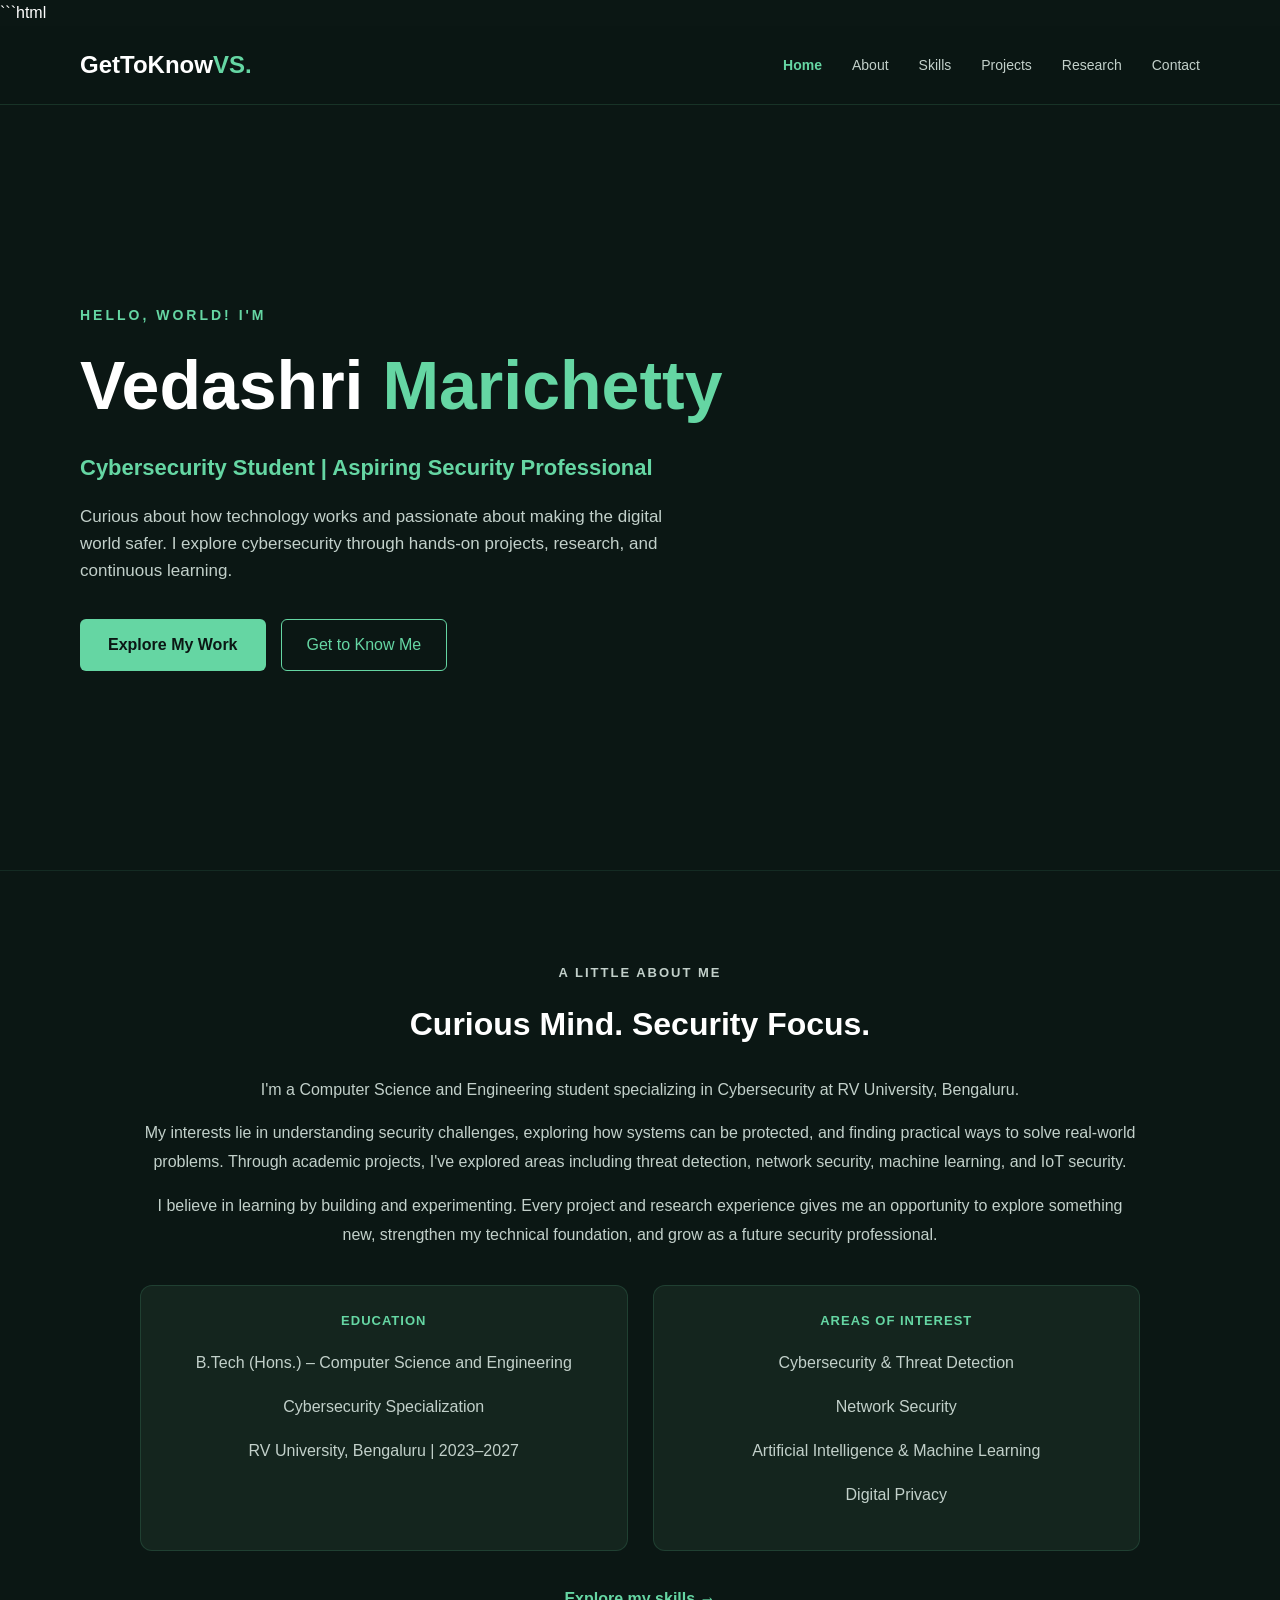
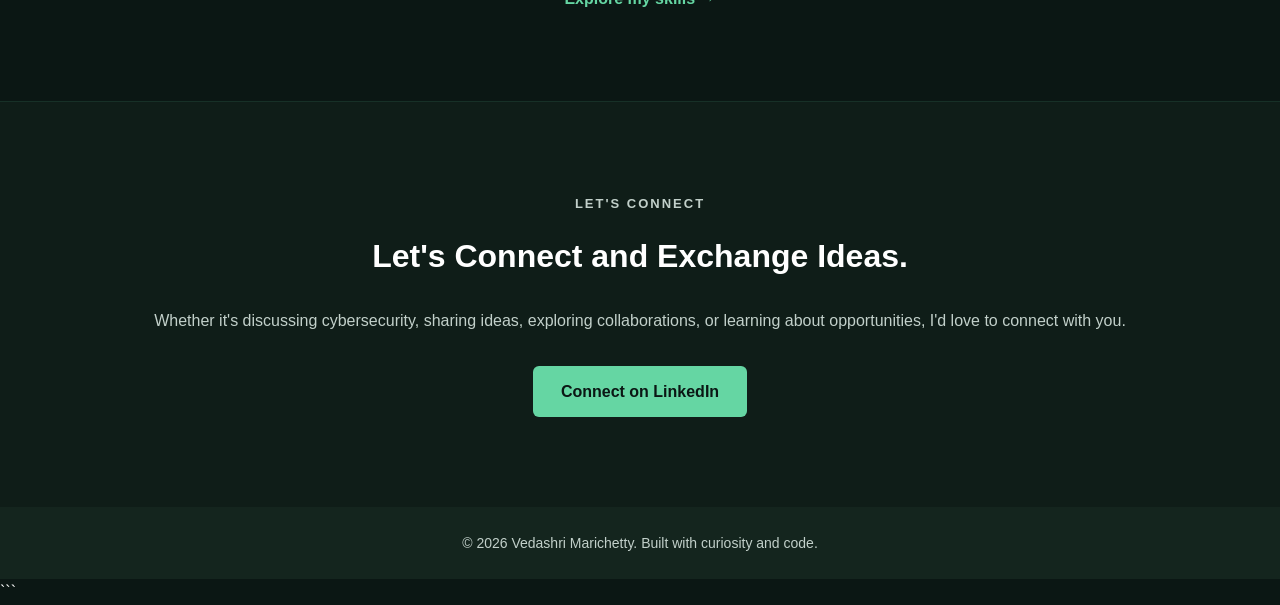
==== index.html @ 29a0a3b9 "All pages of the portfolio" ====
```html
<!DOCTYPE html>
<html lang="en">
<head>
    <meta charset="UTF-8">
    <meta name="viewport" content="width=device-width, initial-scale=1.0">
    <meta name="description" content="Vedashri Marichetty's cybersecurity portfolio, featuring projects, skills and research.">
    <title>Vedashri | Cybersecurity Portfolio</title>
    <link rel="stylesheet" href="style.css">
</head>
<body>

    <!-- Navigation -->
    <header>
        <nav class="navbar">
            <a href="index.html" class="logo">GetToKnow<span>VS.</span></a>

            <ul class="nav-links">
                <li><a href="index.html" class="active">Home</a></li>
                <li><a href="#about">About</a></li>
                <li><a href="skills.html">Skills</a></li>
                <li><a href="projects.html">Projects</a></li>
                <li><a href="research.html">Research</a></li>
                <li><a href="#contact">Contact</a></li>
            </ul>
        </nav>
    </header>

    <!-- Hero Section -->
    <section class="hero" id="home">
        <div class="hero-content">
            <p class="hero-greeting">HELLO, WORLD! I'M</p>

            <h1>Vedashri <span>Marichetty</span></h1>

            <h2 class="hero-subtitle">
                Cybersecurity Student | Aspiring Security Professional
            </h2>

            <p class="hero-description">
                Curious about how technology works and passionate about
                making the digital world safer. I explore cybersecurity
                through hands-on projects, research, and continuous learning.
            </p>

            <div class="hero-buttons">
                <a href="projects.html" class="primary-btn">
                    Explore My Work
                </a>

                <a href="#about" class="secondary-btn">
                    Get to Know Me
                </a>
            </div>
        </div>
    </section>

    <!-- About Section -->
    <section id="about" class="about-section">
        <div class="section-container">
            <p class="section-label">A LITTLE ABOUT ME</p>

            <h2>Curious Mind. Security Focus.</h2>

            <p>
                I'm a Computer Science and Engineering student specializing
                in Cybersecurity at RV University, Bengaluru.
            </p>

            <p>
                My interests lie in understanding security challenges,
                exploring how systems can be protected, and finding practical
                ways to solve real-world problems. Through academic projects,
                I've explored areas including threat detection, network
                security, machine learning, and IoT security.
            </p>

            <p>
                I believe in learning by building and experimenting.
                Every project and research experience gives me an
                opportunity to explore something new, strengthen my
                technical foundation, and grow as a future security professional.
            </p>

            <div class="about-details">
                <div>
                    <span class="detail-heading">EDUCATION</span>
                    <p>B.Tech (Hons.) – Computer Science and Engineering</p>
                    <p>Cybersecurity Specialization</p>
                    <p>RV University, Bengaluru | 2023–2027</p>
                </div>

                <div>
                    <span class="detail-heading">AREAS OF INTEREST</span>
                    <p>Cybersecurity & Threat Detection</p>
                    <p>Network Security</p>
                    <p>Artificial Intelligence & Machine Learning</p>
                    <p>Digital Privacy</p>
                </div>
            </div>

            <a href="skills.html" class="text-link">
                Explore my skills →
            </a>
        </div>
    </section>

    <!-- Contact Section -->
    <section id="contact" class="contact-section">
        <div class="section-container">
            <p class="section-label">LET'S CONNECT</p>

            <h2>Let's Connect and Exchange Ideas.</h2>

            <p>
                Whether it's discussing cybersecurity, sharing ideas,
                exploring collaborations, or learning about opportunities,
                I'd love to connect with you.
            </p>

            <a
                href="https://www.linkedin.com/in/vsm5002/"
                target="_blank"
                rel="noopener noreferrer"
                class="primary-btn"
            >
                Connect on LinkedIn
            </a>
        </div>
    </section>

    <!-- Footer -->
    <footer>
        <p>© 2026 Vedashri Marichetty. Built with curiosity and code.</p>
    </footer>

    <script src="script.js"></script>
</body>
</html>
```
---- style.css ----
/* ==============================
   1. GLOBAL SETTINGS
================================= */

* {
    margin: 0;
    padding: 0;
    box-sizing: border-box;
}

html {
    scroll-behavior: smooth;
}

body {
    background-color: #0B1714;
    color: #FFFFFF;
    font-family: 'Segoe UI', sans-serif;
    line-height: 1.6;
}

/* ==============================
   2. COLOUR VARIABLES
================================= */

:root {
    --background: #0B1714;
    --card-background: #14251E;
    --primary-green: #65D6A3;
    --mint: #B5F2D5;
    --white: #FFFFFF;
    --secondary-text: #C2D0CA;
}

/* ==============================
   3. NAVIGATION BAR
================================= */

header {
    width: 100%;
    position: sticky;
    top: 0;
    z-index: 1000;
    background-color: rgba(11, 23, 20, 0.95);
    border-bottom: 1px solid rgba(101, 214, 163, 0.15);
}

.navbar {
    max-width: 1200px;
    margin: auto;
    padding: 20px 40px;
    display: flex;
    justify-content: space-between;
    align-items: center;
}

.logo {
    color: var(--white);
    text-decoration: none;
    font-size: 24px;
    font-weight: bold;
}

.logo span {
    color: var(--primary-green);
}

.nav-links {
    display: flex;
    list-style: none;
    gap: 30px;
}

.nav-links a {
    color: var(--secondary-text);
    text-decoration: none;
    font-size: 14px;
    transition: color 0.3s ease;
}

.nav-links a:hover,
.nav-links a.active {
    color: var(--primary-green);
}

.nav-links a.active {
    font-weight: bold;
}

/* ==============================
   4. HERO SECTION
================================= */

.hero {
    min-height: 85vh;
    display: flex;
    align-items: center;
    max-width: 1200px;
    margin: auto;
    padding: 80px 40px;
}

.hero-content {
    max-width: 750px;
}

.hero-greeting {
    color: var(--primary-green);
    font-size: 14px;
    font-weight: bold;
    letter-spacing: 3px;
    margin-bottom: 20px;
}

.hero h1 {
    font-size: clamp(38px, 6vw, 68px);
    line-height: 1.15;
    margin-bottom: 25px;
}

.hero h1 span {
    color: var(--primary-green);
}

.hero-subtitle {
    font-size: 22px;
    margin-bottom: 18px;
}

.hero-description {
    color: var(--secondary-text);
    font-size: 17px;
    max-width: 600px;
    margin-bottom: 35px;
}

/* ==============================
   5. BUTTONS
================================= */

.primary-btn {
    display: inline-block;
    background-color: var(--primary-green);
    color: var(--background);
    padding: 13px 28px;
    border-radius: 6px;
    text-decoration: none;
    font-weight: bold;
    transition: 0.3s ease;
}

.primary-btn:hover {
    background-color: var(--mint);
    transform: translateY(-3px);
}

.hero-buttons {
    display: flex;
    gap: 15px;
    flex-wrap: wrap;
    margin-top: 30px;
}

.secondary-btn {
    display: inline-block;
    padding: 12px 25px;
    border: 1px solid var(--primary-green);
    border-radius: 6px;
    color: var(--primary-green);
    text-decoration: none;
    transition: 0.3s ease;
}

.secondary-btn:hover {
    background-color: var(--primary-green);
    color: var(--background);
}

/* ==============================
   6. GENERAL SECTIONS
================================= */

section:not(.hero) {
    padding: 90px 40px;
    text-align: center;
    border-top: 1px solid rgba(101, 214, 163, 0.1);
}

section h2 {
    color: var(--primary-green);
    font-size: 32px;
    margin-bottom: 15px;
}

section p {
    color: var(--secondary-text);
}

/* ==============================
   7. ABOUT SECTION
================================= */

.about-section {
    padding: 100px 40px;
}

.section-container {
    max-width: 1000px;
    margin: auto;
}

.section-label {
    color: var(--primary-green);
    font-size: 13px;
    font-weight: bold;
    letter-spacing: 2px;
    margin-bottom: 15px;
}

.section-container h2 {
    color: var(--white);
    font-size: 32px;
    margin-bottom: 25px;
}

.section-container p {
    color: var(--secondary-text);
    line-height: 1.8;
    margin-bottom: 15px;
}

.about-details {
    display: grid;
    grid-template-columns: repeat(2, 1fr);
    gap: 25px;
    margin: 35px 0;
}

.about-details > div {
    background-color: var(--card-background);
    border: 1px solid rgba(101, 214, 163, 0.15);
    border-radius: 12px;
    padding: 25px;
}

.detail-heading {
    display: block;
    color: var(--primary-green);
    font-size: 13px;
    font-weight: bold;
    letter-spacing: 1px;
    margin-bottom: 18px;
}

.text-link {
    color: var(--primary-green);
    text-decoration: none;
    font-weight: bold;
}

.text-link:hover {
    color: var(--mint);
}

/* ==============================
   8. CONTACT SECTION
================================= */

.contact-section {
    padding: 100px 40px;
    background-color: rgba(20, 37, 30, 0.45);
}

.contact-section .primary-btn {
    margin-top: 15px;
}

/* ==============================
   9. SKILLS PAGE
================================= */

.skills-content {
    max-width: 1100px;
    margin: auto;
    padding: 40px 40px 100px;
}

.skills-content h2 {
    color: var(--primary-green);
    margin-bottom: 30px;
}

.skills-grid {
    display: grid;
    grid-template-columns: repeat(2, 1fr);
    gap: 25px;
}

.skill-card {
    background-color: var(--card-background);
    border: 1px solid rgba(101, 214, 163, 0.15);
    border-radius: 12px;
    padding: 30px;
    transition: 0.3s ease;
}

.skill-card:hover {
    transform: translateY(-5px);
    border-color: var(--primary-green);
}

.skill-card h3 {
    color: var(--primary-green);
    margin-bottom: 15px;
}

.skill-card p {
    color: var(--secondary-text);
}

.skill-tags {
    display: flex;
    flex-wrap: wrap;
    gap: 10px;
    margin-top: 22px;
}

.skill-tags span {
    background-color: rgba(101, 214, 163, 0.10);
    border: 1px solid rgba(101, 214, 163, 0.25);
    color: var(--mint);
    padding: 7px 13px;
    border-radius: 20px;
    font-size: 13px;
}

/* ==============================
   10. PROJECTS PAGE
================================= */

.projects-content,
.research-content {
    max-width: 1200px;
    margin: auto;
    padding: 40px 40px 100px;
}

.projects-grid {
    display: grid;
    grid-template-columns: repeat(2, 1fr);
    gap: 25px;
}

.project-card,
.research-card {
    background-color: var(--card-background);
    border: 1px solid rgba(101, 214, 163, 0.15);
    border-radius: 14px;
    padding: 32px;
    text-align: left;
    transition: 0.3s ease;
}

.project-card:hover,
.research-card:hover {
    transform: translateY(-5px);
    border-color: var(--primary-green);
}

.project-number {
    color: var(--primary-green);
    font-size: 12px;
    font-weight: bold;
    letter-spacing: 2px;
    margin-bottom: 18px;
}

.project-card h2,
.research-card h2 {
    color: var(--white);
    font-size: 23px;
    line-height: 1.4;
    margin-bottom: 18px;
}

.project-card p,
.research-card p {
    color: var(--secondary-text);
    font-size: 15px;
    margin-bottom: 15px;
}

/* ==============================
   11. RESEARCH PAGE
================================= */

.research-card {
    max-width: 900px;
    margin: auto;
    padding: 45px;
}

.research-card h3 {
    color: var(--primary-green);
    margin: 25px 0 12px;
    font-size: 18px;
}

.research-meta {
    color: var(--mint) !important;
    font-size: 14px !important;
}

.research-divider {
    height: 1px;
    background-color: rgba(101, 214, 163, 0.2);
    margin: 28px 0;
}

.publication-footer {
    display: flex;
    justify-content: space-between;
    border-top: 1px solid rgba(101, 214, 163, 0.2);
    padding-top: 20px;
    margin-top: 30px;
    color: var(--primary-green);
    font-size: 13px;
}

/* ==============================
   12. FOOTER
================================= */

footer {
    text-align: center;
    padding: 25px;
    background-color: var(--card-background);
    color: var(--secondary-text);
    font-size: 14px;
}

/* ==============================
   13. RESPONSIVE DESIGN
================================= */

/* Tablets and smaller screens */
@media (max-width: 768px) {

    /* Navigation */
    .navbar {
        flex-direction: column;
        gap: 15px;
        padding: 18px 20px;
    }

    .nav-links {
        display: flex;
        flex-wrap: wrap;
        justify-content: center;
        gap: 12px 18px;
    }

    .nav-links a {
        font-size: 13px;
    }

    /* Hero section */
    .hero {
        min-height: 75vh;
        padding: 60px 25px;
    }

    .hero-content {
        width: 100%;
    }

    .hero-description {
        font-size: 16px;
    }

    .hero-buttons {
        gap: 12px;
    }

    /* General sections */
    section:not(.hero) {
        padding: 65px 25px;
    }

    .section-container h2 {
        font-size: 27px;
    }

    /* About section */
    .about-details {
        grid-template-columns: 1fr;
        gap: 18px;
    }

    /* Skills */
    .skills-content {
        padding: 35px 20px 70px;
    }

    .skills-grid {
        grid-template-columns: 1fr;
    }

    /* Projects and research */
    .projects-content,
    .research-content {
        padding: 35px 20px 70px;
    }

    .projects-grid {
        grid-template-columns: 1fr;
    }

    .project-card,
    .research-card {
        padding: 25px;
    }

    .publication-footer {
        flex-wrap: wrap;
        gap: 10px;
    }
}

/* Small mobile screens */
@media (max-width: 480px) {

    .logo {
        font-size: 21px;
    }

    .nav-links {
        gap: 10px 14px;
    }

    .nav-links a {
        font-size: 12px;
    }

    /* Hero */
    .hero {
        padding: 50px 20px;
        min-height: 70vh;
    }

    .hero h1 {
        font-size: 38px;
    }

    .hero-subtitle {
        font-size: 19px;
    }

    .hero-buttons {
        flex-direction: column;
        align-items: stretch;
    }

    .hero-buttons a {
        text-align: center;
    }

    /* Sections */
    section:not(.hero) {
        padding: 55px 20px;
    }

    .section-container h2 {
        font-size: 24px;
    }

    /* Project and research cards */
    .project-card h2,
    .research-card h2 {
        font-size: 20px;
    }

    .research-card {
        padding: 20px;
    }

    /* Footer */
    footer {
        font-size: 12px;
        padding: 20px 15px;
    }
}
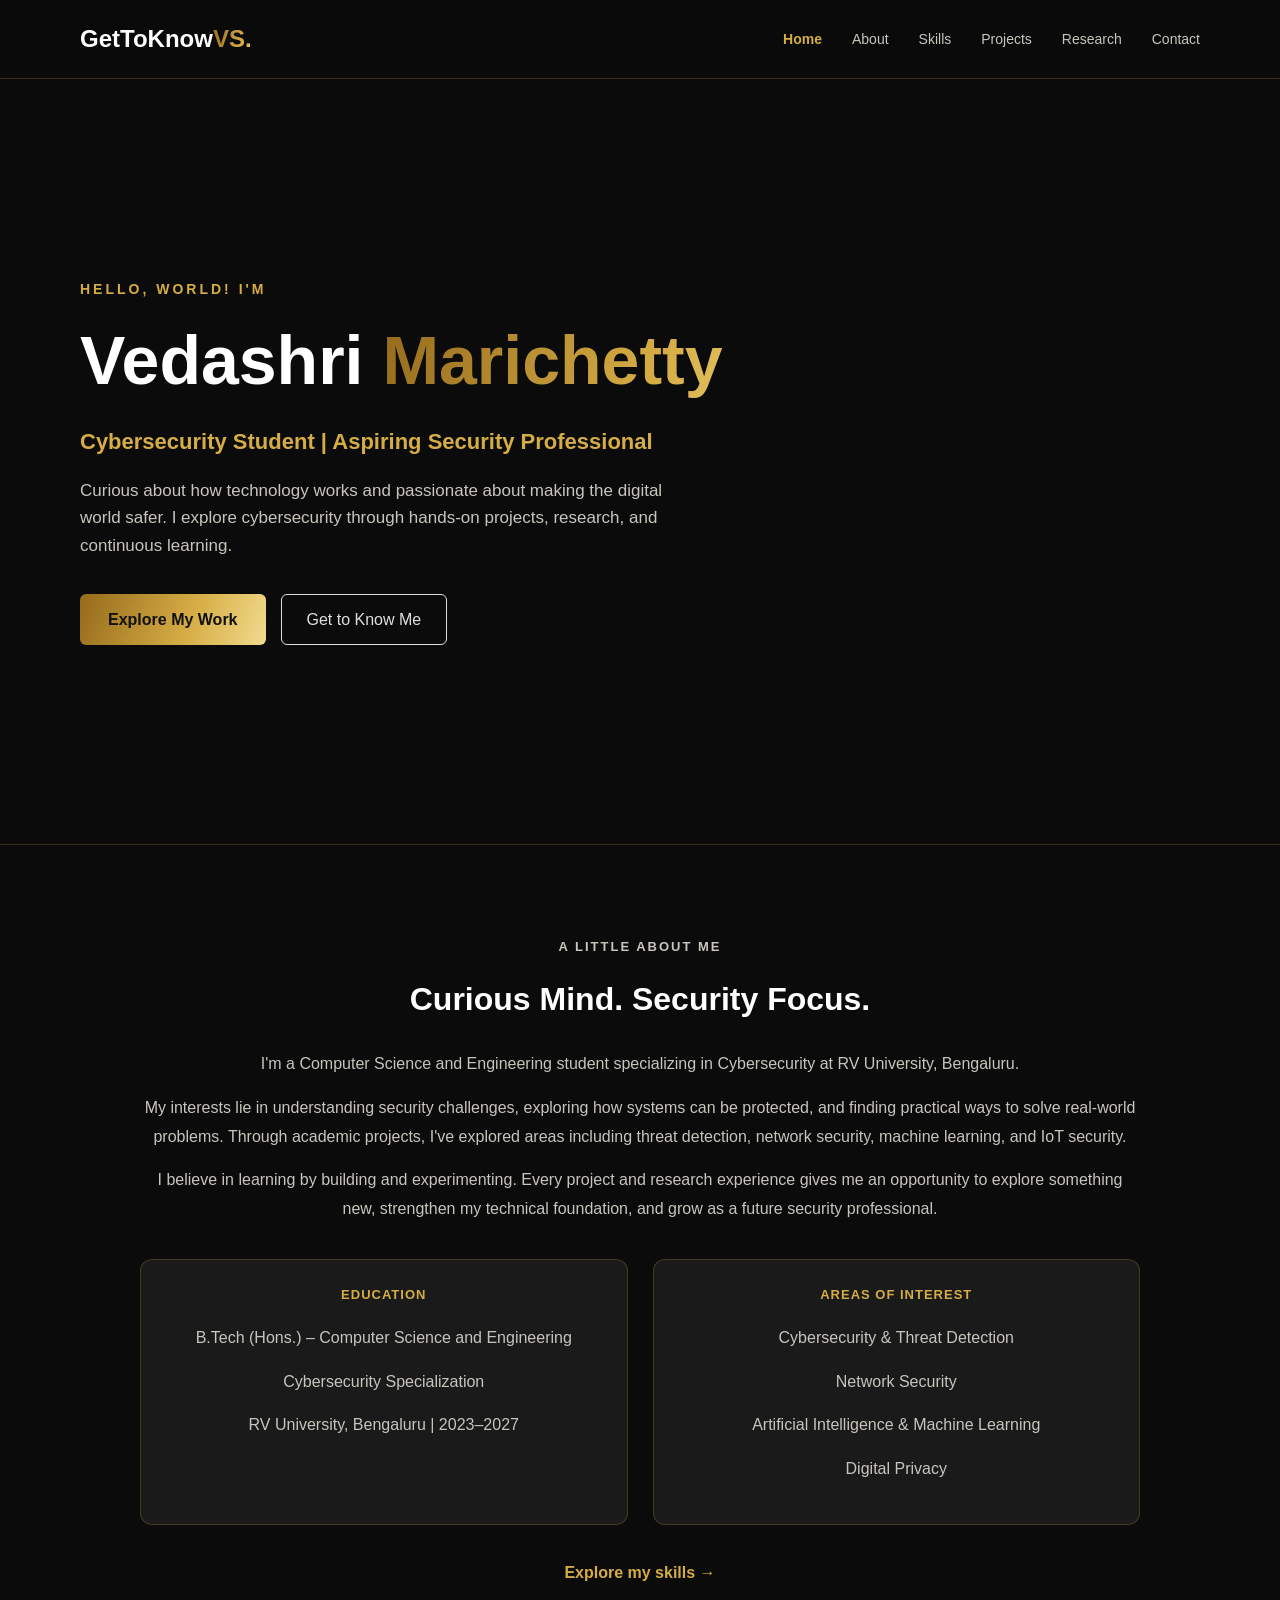
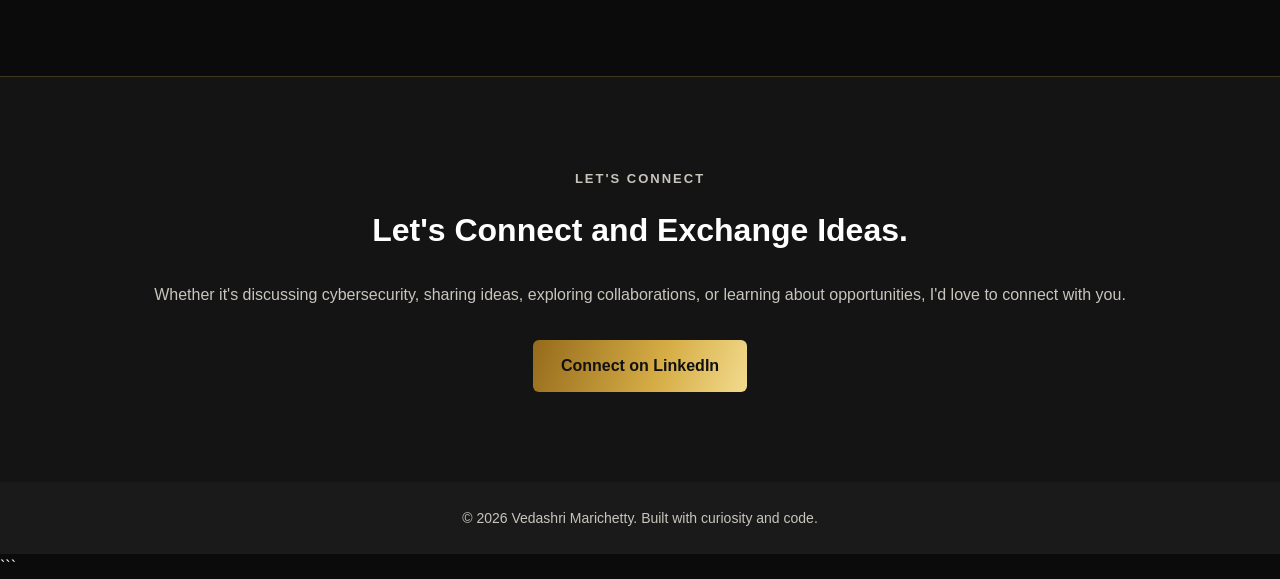
==== commit 4358596f: "Added the gold effects" ====
--- a/index.html
+++ b/index.html
@@ -1,4 +1,3 @@
-```html
 <!DOCTYPE html>
 <html lang="en">
 <head>
--- a/style.css
+++ b/style.css
@@ -14,8 +14,8 @@
 }
 
 body {
-    background-color: #0B1714;
-    color: #FFFFFF;
+    background-color: var(--background);
+    color: var(--white);
     font-family: 'Segoe UI', sans-serif;
     line-height: 1.6;
 }
@@ -25,16 +25,86 @@
 ================================= */
 
 :root {
-    --background: #0B1714;
-    --card-background: #14251E;
-    --primary-green: #65D6A3;
-    --mint: #B5F2D5;
+    --background: #0B0B0B;
+    --card-background: #1A1A1A;
+
+    --primary-gold: #D6AD45;
+    --light-gold: #FFF0B0;
+
+    --platinum: #DDE0DF;
+    --light-platinum: #FFFFFF;
+
     --white: #FFFFFF;
-    --secondary-text: #C2D0CA;
-}
-
-/* ==============================
-   3. NAVIGATION BAR
+    --secondary-text: #C8C5BD;
+
+    --gold-border: rgba(214, 173, 69, 0.22);
+    --platinum-border: rgba(221, 224, 223, 0.18);
+}
+
+/* ==============================
+   3. METALLIC ANIMATIONS
+================================= */
+
+@keyframes gold-shimmer {
+    0%, 75%, 100% {
+        background-position: 200% center;
+    }
+
+    35% {
+        background-position: -200% center;
+    }
+}
+
+@keyframes platinum-shimmer {
+    0%, 75%, 100% {
+        background-position: 200% center;
+    }
+
+    35% {
+        background-position: -200% center;
+    }
+}
+
+.gold-metallic {
+    background: linear-gradient(
+        110deg,
+        #956B1C 0%,
+        #D6AD45 25%,
+        #FFF0B0 45%,
+        #E4BC55 55%,
+        #956B1C 75%,
+        #D6AD45 100%
+    );
+
+    background-size: 250% auto;
+    -webkit-background-clip: text;
+    background-clip: text;
+    color: transparent;
+
+    animation: gold-shimmer 10s ease-in-out infinite;
+}
+
+.platinum-metallic {
+    background: linear-gradient(
+        110deg,
+        #858B8E 0%,
+        #D5D9D9 25%,
+        #FFFFFF 45%,
+        #C5CCCF 55%,
+        #858B8E 75%,
+        #E3E5E2 100%
+    );
+
+    background-size: 250% auto;
+    -webkit-background-clip: text;
+    background-clip: text;
+    color: transparent;
+
+    animation: platinum-shimmer 12s ease-in-out infinite;
+}
+
+/* ==============================
+   4. NAVIGATION BAR
 ================================= */
 
 header {
@@ -42,14 +112,16 @@
     position: sticky;
     top: 0;
     z-index: 1000;
-    background-color: rgba(11, 23, 20, 0.95);
-    border-bottom: 1px solid rgba(101, 214, 163, 0.15);
+
+    background-color: rgba(11, 11, 11, 0.96);
+    border-bottom: 1px solid var(--gold-border);
 }
 
 .navbar {
     max-width: 1200px;
     margin: auto;
     padding: 20px 40px;
+
     display: flex;
     justify-content: space-between;
     align-items: center;
@@ -63,7 +135,20 @@
 }
 
 .logo span {
-    color: var(--primary-green);
+    background: linear-gradient(
+        110deg,
+        #956B1C,
+        #D6AD45,
+        #FFF0B0,
+        #D6AD45
+    );
+
+    background-size: 250% auto;
+    -webkit-background-clip: text;
+    background-clip: text;
+    color: transparent;
+
+    animation: gold-shimmer 10s ease-in-out infinite;
 }
 
 .nav-links {
@@ -81,7 +166,7 @@
 
 .nav-links a:hover,
 .nav-links a.active {
-    color: var(--primary-green);
+    color: var(--primary-gold);
 }
 
 .nav-links a.active {
@@ -89,13 +174,14 @@
 }
 
 /* ==============================
-   4. HERO SECTION
+   5. HERO SECTION
 ================================= */
 
 .hero {
     min-height: 85vh;
     display: flex;
     align-items: center;
+
     max-width: 1200px;
     margin: auto;
     padding: 80px 40px;
@@ -106,7 +192,7 @@
 }
 
 .hero-greeting {
-    color: var(--primary-green);
+    color: var(--primary-gold);
     font-size: 14px;
     font-weight: bold;
     letter-spacing: 3px;
@@ -120,7 +206,20 @@
 }
 
 .hero h1 span {
-    color: var(--primary-green);
+    background: linear-gradient(
+        110deg,
+        #956B1C,
+        #D6AD45,
+        #FFF0B0,
+        #D6AD45
+    );
+
+    background-size: 250% auto;
+    -webkit-background-clip: text;
+    background-clip: text;
+    color: transparent;
+
+    animation: gold-shimmer 10s ease-in-out infinite;
 }
 
 .hero-subtitle {
@@ -136,22 +235,33 @@
 }
 
 /* ==============================
-   5. BUTTONS
+   6. BUTTONS
 ================================= */
 
 .primary-btn {
     display: inline-block;
-    background-color: var(--primary-green);
-    color: var(--background);
+
+    background: linear-gradient(
+        110deg,
+        #956B1C,
+        #D6AD45,
+        #FFF0B0,
+        #E4BC55,
+        #956B1C
+    );
+
+    background-size: 250% auto;
+    animation: gold-shimmer 10s ease-in-out infinite;
+
+    color: #111111;
     padding: 13px 28px;
     border-radius: 6px;
     text-decoration: none;
     font-weight: bold;
-    transition: 0.3s ease;
+    transition: transform 0.3s ease;
 }
 
 .primary-btn:hover {
-    background-color: var(--mint);
     transform: translateY(-3px);
 }
 
@@ -165,30 +275,32 @@
 .secondary-btn {
     display: inline-block;
     padding: 12px 25px;
-    border: 1px solid var(--primary-green);
+
+    border: 1px solid var(--platinum);
     border-radius: 6px;
-    color: var(--primary-green);
+
+    color: var(--platinum);
     text-decoration: none;
     transition: 0.3s ease;
 }
 
 .secondary-btn:hover {
-    background-color: var(--primary-green);
+    background-color: var(--platinum);
     color: var(--background);
 }
 
 /* ==============================
-   6. GENERAL SECTIONS
+   7. GENERAL SECTIONS
 ================================= */
 
 section:not(.hero) {
     padding: 90px 40px;
     text-align: center;
-    border-top: 1px solid rgba(101, 214, 163, 0.1);
+    border-top: 1px solid var(--gold-border);
 }
 
 section h2 {
-    color: var(--primary-green);
+    color: var(--primary-gold);
     font-size: 32px;
     margin-bottom: 15px;
 }
@@ -198,7 +310,7 @@
 }
 
 /* ==============================
-   7. ABOUT SECTION
+   8. ABOUT SECTION
 ================================= */
 
 .about-section {
@@ -211,7 +323,7 @@
 }
 
 .section-label {
-    color: var(--primary-green);
+    color: var(--primary-gold);
     font-size: 13px;
     font-weight: bold;
     letter-spacing: 2px;
@@ -239,14 +351,14 @@
 
 .about-details > div {
     background-color: var(--card-background);
-    border: 1px solid rgba(101, 214, 163, 0.15);
+    border: 1px solid var(--gold-border);
     border-radius: 12px;
     padding: 25px;
 }
 
 .detail-heading {
     display: block;
-    color: var(--primary-green);
+    color: var(--primary-gold);
     font-size: 13px;
     font-weight: bold;
     letter-spacing: 1px;
@@ -254,22 +366,22 @@
 }
 
 .text-link {
-    color: var(--primary-green);
+    color: var(--primary-gold);
     text-decoration: none;
     font-weight: bold;
 }
 
 .text-link:hover {
-    color: var(--mint);
-}
-
-/* ==============================
-   8. CONTACT SECTION
+    color: var(--light-gold);
+}
+
+/* ==============================
+   9. CONTACT SECTION
 ================================= */
 
 .contact-section {
     padding: 100px 40px;
-    background-color: rgba(20, 37, 30, 0.45);
+    background-color: rgba(26, 26, 26, 0.65);
 }
 
 .contact-section .primary-btn {
@@ -277,7 +389,7 @@
 }
 
 /* ==============================
-   9. SKILLS PAGE
+   10. SKILLS PAGE
 ================================= */
 
 .skills-content {
@@ -287,7 +399,7 @@
 }
 
 .skills-content h2 {
-    color: var(--primary-green);
+    color: var(--primary-gold);
     margin-bottom: 30px;
 }
 
@@ -299,7 +411,7 @@
 
 .skill-card {
     background-color: var(--card-background);
-    border: 1px solid rgba(101, 214, 163, 0.15);
+    border: 1px solid var(--gold-border);
     border-radius: 12px;
     padding: 30px;
     transition: 0.3s ease;
@@ -307,11 +419,11 @@
 
 .skill-card:hover {
     transform: translateY(-5px);
-    border-color: var(--primary-green);
+    border-color: var(--primary-gold);
 }
 
 .skill-card h3 {
-    color: var(--primary-green);
+    color: var(--primary-gold);
     margin-bottom: 15px;
 }
 
@@ -327,16 +439,16 @@
 }
 
 .skill-tags span {
-    background-color: rgba(101, 214, 163, 0.10);
-    border: 1px solid rgba(101, 214, 163, 0.25);
-    color: var(--mint);
+    background-color: rgba(214, 173, 69, 0.10);
+    border: 1px solid rgba(214, 173, 69, 0.25);
+    color: var(--light-gold);
     padding: 7px 13px;
     border-radius: 20px;
     font-size: 13px;
 }
 
 /* ==============================
-   10. PROJECTS PAGE
+   11. PROJECTS PAGE
 ================================= */
 
 .projects-content,
@@ -355,7 +467,7 @@
 .project-card,
 .research-card {
     background-color: var(--card-background);
-    border: 1px solid rgba(101, 214, 163, 0.15);
+    border: 1px solid var(--gold-border);
     border-radius: 14px;
     padding: 32px;
     text-align: left;
@@ -365,11 +477,11 @@
 .project-card:hover,
 .research-card:hover {
     transform: translateY(-5px);
-    border-color: var(--primary-green);
+    border-color: var(--primary-gold);
 }
 
 .project-number {
-    color: var(--primary-green);
+    color: var(--primary-gold);
     font-size: 12px;
     font-weight: bold;
     letter-spacing: 2px;
@@ -392,7 +504,7 @@
 }
 
 /* ==============================
-   11. RESEARCH PAGE
+   12. RESEARCH PAGE
 ================================= */
 
 .research-card {
@@ -402,34 +514,34 @@
 }
 
 .research-card h3 {
-    color: var(--primary-green);
+    color: var(--primary-gold);
     margin: 25px 0 12px;
     font-size: 18px;
 }
 
 .research-meta {
-    color: var(--mint) !important;
+    color: var(--platinum) !important;
     font-size: 14px !important;
 }
 
 .research-divider {
     height: 1px;
-    background-color: rgba(101, 214, 163, 0.2);
+    background-color: var(--platinum-border);
     margin: 28px 0;
 }
 
 .publication-footer {
     display: flex;
     justify-content: space-between;
-    border-top: 1px solid rgba(101, 214, 163, 0.2);
+    border-top: 1px solid var(--platinum-border);
     padding-top: 20px;
     margin-top: 30px;
-    color: var(--primary-green);
+    color: var(--platinum);
     font-size: 13px;
 }
 
 /* ==============================
-   12. FOOTER
+   13. FOOTER
 ================================= */
 
 footer {
@@ -441,13 +553,13 @@
 }
 
 /* ==============================
-   13. RESPONSIVE DESIGN
+   14. RESPONSIVE DESIGN
 ================================= */
 
 /* Tablets and smaller screens */
+
 @media (max-width: 768px) {
 
-    /* Navigation */
     .navbar {
         flex-direction: column;
         gap: 15px;
@@ -465,7 +577,6 @@
         font-size: 13px;
     }
 
-    /* Hero section */
     .hero {
         min-height: 75vh;
         padding: 60px 25px;
@@ -483,7 +594,6 @@
         gap: 12px;
     }
 
-    /* General sections */
     section:not(.hero) {
         padding: 65px 25px;
     }
@@ -492,13 +602,11 @@
         font-size: 27px;
     }
 
-    /* About section */
     .about-details {
         grid-template-columns: 1fr;
         gap: 18px;
     }
 
-    /* Skills */
     .skills-content {
         padding: 35px 20px 70px;
     }
@@ -507,7 +615,6 @@
         grid-template-columns: 1fr;
     }
 
-    /* Projects and research */
     .projects-content,
     .research-content {
         padding: 35px 20px 70px;
@@ -529,6 +636,7 @@
 }
 
 /* Small mobile screens */
+
 @media (max-width: 480px) {
 
     .logo {
@@ -543,7 +651,6 @@
         font-size: 12px;
     }
 
-    /* Hero */
     .hero {
         padding: 50px 20px;
         min-height: 70vh;
@@ -566,7 +673,6 @@
         text-align: center;
     }
 
-    /* Sections */
     section:not(.hero) {
         padding: 55px 20px;
     }
@@ -575,7 +681,6 @@
         font-size: 24px;
     }
 
-    /* Project and research cards */
     .project-card h2,
     .research-card h2 {
         font-size: 20px;
@@ -585,9 +690,70 @@
         padding: 20px;
     }
 
-    /* Footer */
     footer {
         font-size: 12px;
         padding: 20px 15px;
     }
 }
+
+/* ==============================
+   15. REDUCED MOTION
+================================= */
+
+@media (prefers-reduced-motion: reduce) {
+    *,
+    *::before,
+    *::after {
+        scroll-behavior: auto !important;
+        animation-duration: 0.01ms !important;
+        animation-iteration-count: 1 !important;
+        transition-duration: 0.01ms !important;
+    }
+}
+
+
+/* ==============================
+   LOTUS BACKGROUND
+================================= */
+
+.hero {
+    position: relative;
+    isolation: isolate;
+}
+
+.hero::before {
+    content: "";
+    position: absolute;
+    inset: 0;
+    z-index: -1;
+    pointer-events: none;
+
+    background-image:
+        linear-gradient(
+            90deg,
+            rgba(11, 11, 11, 0.98) 0%,
+            rgba(11, 11, 11, 0.85) 32%,
+            rgba(11, 11, 11, 0.28) 67%,
+            rgba(11, 11, 11, 0.12) 100%
+        ),
+        url("images/lotus.jpg");
+
+    background-repeat: no-repeat;
+    background-position: center, right center;
+    background-size: 100% 100%, auto 115%;
+}
+
+.hero-content {
+    position: relative;
+    z-index: 1;
+}
+
+/* Mobile lotus positioning */
+
+@media (max-width: 768px) {
+    .hero::before {
+        background-position: center, right bottom;
+        background-size: 100% 100%, auto 65%;
+        opacity: 0.65;
+    }
+}
